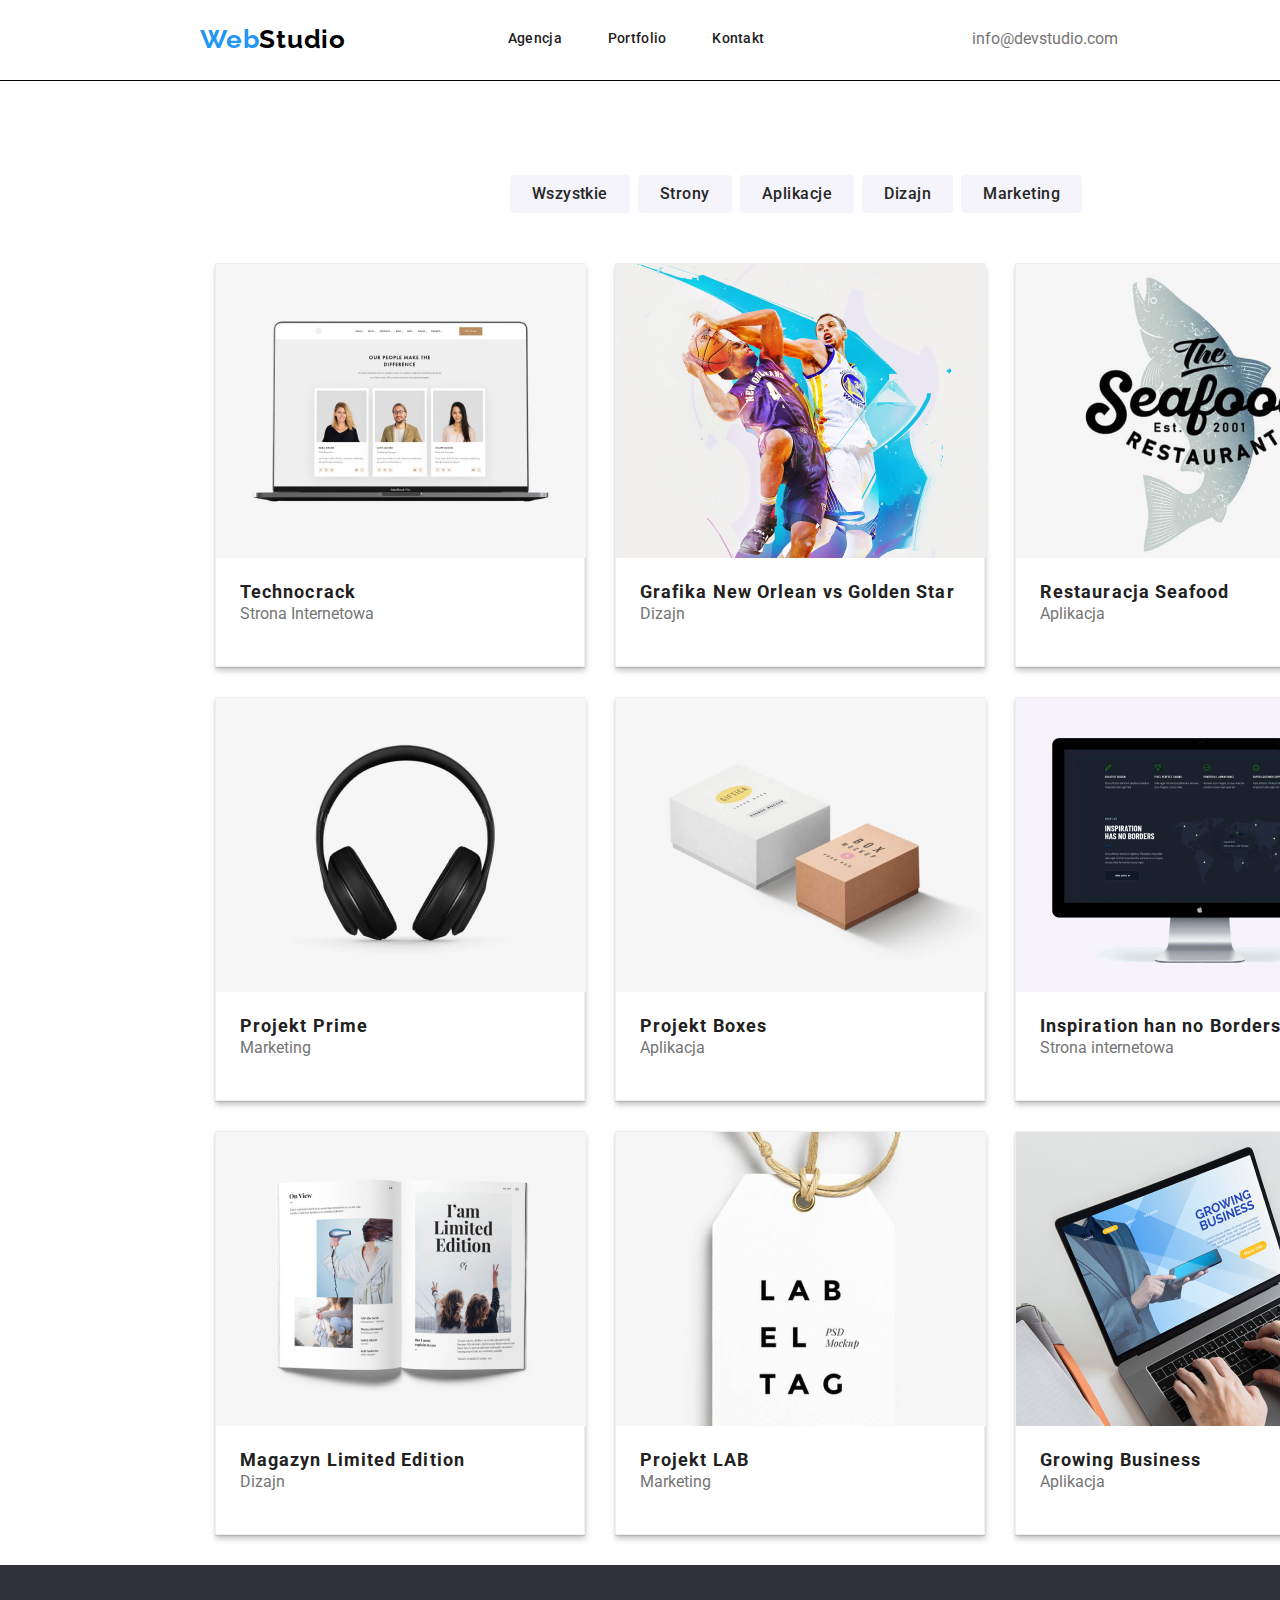
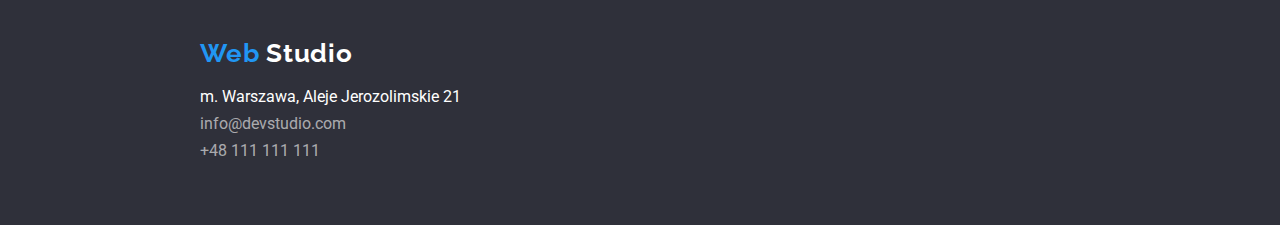
==== portfolio.html @ b4005ed7 "Add files via upload" ====
<!doctype html>

<html lang="pl">
<head>
    <meta charset="UTF-8">
    <meta name="viewport" content="width=device-width, initial-scale=1.0">
    <title>Portfolio</title>
    <link rel="stylesheet" href="./css/modern-normalize.css">
    <link rel="stylesheet" href="./css/styles2.css">
    <link rel="preconnect" href="https://fonts.googleapis.com">
<link rel="preconnect" href="https://fonts.gstatic.com" crossorigin>
<link href="https://fonts.googleapis.com/css2?family=Raleway:wght@700&family=Roboto:wght@400;500;700;900&display=swap" rel="stylesheet">
</head>
<body>
    <header>
        <div class="container">
            <ul>
        <li><a class="logo" href="">Web<span>Studio</span></a>
        </li>
        <ul>
            <nav>
        <li>    <a href="./index.html">Agencja</a> </li>
        <li>    <a href="">Portfolio</a> </li>
        <li>    <a href="">Kontakt</a> </li>
        </nav>
        </ul>
        <li class="mailto"> <a href="mailto:info@devstudio.com">info@devstudio.com</a> </li>
        <li class="tel"> <a href="tel:+48111111111">+48 111 111 111</a> </li>
           </ul>    
    </div>
    </header>
    <main>
        <div class="container">
<section>    <ul class="menu">
        <li>  <button class="button2" type="button">Wszystkie</button>
        </li>
        
        <li>  <button class="button2" type="button">Strony</button>
        </li><li>  <button class="button2" type="button">Aplikacje</button>
        </li><li>  <button class="button2" type="button">Dizajn</button>
        </li><li>  <button class="button2" type="button">Marketing</button>
        </li>
    </ul>
</section>
<section>
    <div class="container">
        <ul class="card-set">
            <li>
                <figure>
                    <img src="./images/1.jpg" alt="project 1">
                    <figcaption>
                        <p class="titles"><a href="">Technocrack</a></p>
                        <p class="description"><a href="">Strona Internetowa</a></p>
                    </figcaption>
                </figure>
            </li>
            <li>
                <figure>
                    <img src="./images/2.jpg" alt="project 2">
                    <figcaption>
                        <p class="titles"><a href="">Grafika New Orlean vs Golden Star</a> </p>
                        <p class="description"><a href=""> Dizajn</a> </p>
                    </figcaption>
                </figure>
            </li>
            <li>
                <figure>
                    <img src="./images/3.jpg" alt="project 3">
                    <figcaption>
                        <p class="titles"><a href=""> Restauracja Seafood</a> </p>
                        <p class="description"><a href=""> Aplikacja</a> </p>
                    </figcaption>
                </figure>
            </li>
            <li>
                <figure>
                    <img src="./images/4.jpg" alt="project 4">
                    <figcaption>
                        <p class="titles"><a href=""> Projekt Prime </a> </p>
                        <p class="description"><a href=""> Marketing</a> </p>
                    </figcaption>
                </figure>
            </li>
            <li>
                <figure>
                    <img src="./images/5.jpg" alt="project 5">
                    <figcaption>
                        <p class="titles"><a href=""> Projekt Boxes</a> </p>
                        <p class="description"><a href="">Aplikacja </a> </p>
                    </figcaption>
                </figure>
            </li>
            <li>
                <figure>
                    <img src="./images/6.jpg" alt="project 6">
                    <figcaption>
                        <p class="titles"><a href=""> Inspiration han no Borders</a> </p>
                        <p class="description"><a href=""> Strona internetowa</a> </p>
                    </figcaption>
                </figure>
            </li>
            <li>
                <figure>
                    <img src="./images/7.jpg" alt="project 7">
                    <figcaption>
                        <p class="titles"><a href="">Magazyn Limited Edition</a></p>
                        <p class="description"><a href="">Dizajn</a></p>
                    </figcaption>
                </figure>
            </li>
            <li>
                <figure>
                    <img src="./images/8.jpg" alt="project 8">
                    <figcaption>
                        <p class="titles"><a href="">Projekt LAB</a></p>
                        <p class="description"><a href="">Marketing</a></p>
                    </figcaption>
                </figure>
            </li>
            <li>
                <figure>
                    <img src="./images/9.jpg" alt="project 9">
                    <figcaption>
                        <p class="titles"><a href="">Growing Business</a></p>
                        <p class="description"><a href="">Aplikacja</a></p>
                    </figcaption>
                </figure>
            </li>
        </ul>

    </div>
</section>
    </div>
    </main>
    
    
    <footer>
        <div class="container">
        <div class="logodown"> <a href="">Web<span style="color:white;"> Studio </span> </a> </div>
        <adress class="adressdown"> m. Warszawa, Aleje Jerozolimskie 21 </adress>
        <div class="mailto2"> <a href="mailto:info@devstudio.com" > info@devstudio.com </a> </div>
        <div class="tele2"> <a href="tel:+48111111111"> +48 111 111 111 </a> </div>
        </div>
        <div class="top">
            <ul class="social">
                <li>
                    <a href=""><img src="./images/iconmonstr-instagram-14-64.png"  </a>
                </li>
                <li>
                    <a href=""><img src="./images/iconmonstr-twitter-4-64.png">  </a>
                                
                </li>
                <li>
                    <a href=""><img src="./images/iconmonstr-facebook-4-64.png">  </a>
                </li>
                <li>
                    <a href=""><img src="./images/iconmonstr-linkedin-3-64.png">  </a>
                </li>
 
            </ul>
                      
    </footer>
</body>
</html>
---- css/styles2.css ----
h1,
h2,
h3,
h4,
h5,
h6,
p,
ul,
figure {
	padding: 0;
	margin: 0;
}

body {
	width: 1600px;
	background-color: #ffffff;
	color: #212121;
	font-family: Roboto;
}

.container {
	width: 1200px;
	margin: auto;
}

header li,
ul {
	list-style: none;
	display: flex;
}
header nav {
	display: flex;
	align-items: center;
}
header a {
	text-decoration: none;
}

.footer a:hover {
	background-color: #2196f3;
}

header ul {
	justify-content: space-between;
}

header {
	padding: 24px 0px 25px;
	border-bottom: thin solid black;
}

.logo {
	font-family: Raleway;
	font-weight: 700;
	font-size: 26px;
	line-height: 1.19em;
	letter-spacing: 0.03em;
	color: #2196f3;
}
.logo:hover,
.logo span:hover {
	cursor: pointer;
}
.logo span {
	color: black;
}
header nav {
	font-weight: 500;
	font-size: 14px;
	line-height: 1.14em;
	letter-spacing: 0.02em;
}
header nav a:hover {
	background-color: #2196f3;
}
header nav a {
	color: rgba(31, 31, 31, 1);
	padding-right: 46px;
}

.mailto .tel {
	font-weight: 500;
	font-size: 14px;
	line-height: 1.14em;
	letter-spacing: 0.02em;
}

.mailto a,
.tel a {
	color: #757575;
	display: flex;
	align-items: center;
}

.mailto a:hover,
.tel a:hover {
	background-color: #2196f3;
	cursor: pointer;
}

.button:hover,
.button2:hover {
	background-color: #2196f3;
	cursor: pointer;
}

.top-index {
	background-color: #2f303a;
	padding: 200px 0px 240px;
	display: flex;
	flex-direction: column;
	align-items: center;
	text-align: center;
}

.top-index h1 {
	font-weight: 900;
	font-size: 44px;
	line-height: 1.364em;
	text-transform: uppercase;
	color: #ffffff;
}

.button {
	font-size: 16px;
	font-weight: 700;
	line-height: 1.875em;
	border-radius: 4px;
	background-color: #2196f3;
	box-shadow: 0px 4px 4px rgba(0, 0, 0, 0.15);
	color: #ffffff;
	line-height: 1.875em;
	align-items: center;
	text-align: center;
	width: 200px;
}

.text-info {
	display: flex;
	justify-content: space-around;
}

.text-info h2 {
	font-weight: 700;
	font-size: 14px;
	line-height: 1.143em;
	text-transform: uppercase;
	color: #212121;
}
.text-info p {
	color: #757575;
	line-height: 1.716em;
	width: 290px;
	margin-right: 15px;
}

.section {
	padding: 94px 0px;
}

.occupation-index ul {
	display: flex;
	flex-direction: row;
	justify-content: space-between;
}
.occupation-index h2 {
	font-weight: 700;
	font-size: 36px;
	line-height: 3em;
	text-align: center;
	color: #212121;
}
.occupation-index img {
	width: 370px;
	height: 294px;
}

.team-index {
	text-align: center;
	background: #f5f4fa;
	padding-bottom: 94px;
}

.team-index h2 {
	padding-top: 94px;
	padding-bottom: 50px;
	font-weight: 700;
	font-size: 36px;
	line-height: 3em;
	color: #212121;
}
.team-index img {
	width: 270px;
	height: 260px;
	border-radius: 0px;
}

.team-index ul {
	display: flex;
	flex-direction: row;
	justify-content: space-between;
}

.team-index figure {
	background: #ffffff;
	box-shadow: 0px 1px 3px rgba(0, 0, 0, 0.12), 0px 1px 1px rgba(0, 0, 0, 0.14),
		0px 2px 1px rgba(0, 0, 0, 0.2);
	border-radius: 0px 0px 4px 4px;
	height: 368px;
}

.name-index {
	font-weight: 500;
	font-size: 16px;
	line-height: 1.357em;
	text-align: center;
	color: #212121;
}
.job-index {
	font-size: 16px;
	line-height: 1.188em;
	text-align: center;
	color: #757575;
}

footer {
	background-color: #2f303a;
	padding: 60px 0px;
}
.logodown a {
	color: #2196f3;
	font-family: Raleway;
	font-weight: 700;
	font-size: 26px;
	line-height: 2.214em;
	letter-spacing: 0.03em;
	text-decoration: none;
}

.mailto2 a {
	color: rgba(255, 255, 255, 0.6);
	text-decoration: none;
	line-height: 1.714em;
}

.tele2 a {
	color: rgba(255, 255, 255, 0.6);
	text-decoration: none;
	line-height: 1.714em;
}
.adressdown {
	color: white;
	line-height: 1.714em;
}
.social img {
	width: 46px;
	height: 46px;
}
footer h2 {
	font-weight: 700;
	font-size: 14px;
	line-height: 1.14em;
	letter-spacing: 0.03em;
	text-transform: uppercase;
	color: #ffffff;
}

footer ul {
	display: none;
}

.button2 {
	border-radius: 4px;
	background: #f5f4fa;
	margin-right: 8px;
	font-weight: 500;
	font-size: 16px;
	line-height: 1.625em;
	text-align: center;
	letter-spacing: 0.03em;
	color: rgba(38, 38, 38, 1);
	border: none;
	padding: 6px 22px;
}

.menu {
	justify-content: center;
	padding: 94px 0px 50px;
}

.card-set {
	display: flex;
	flex-wrap: wrap;

	justify-content: space-around;
}

a {
	text-decoration: none;
}

.titles {
	font-weight: 700;
	font-size: 18px;
	letter-spacing: 0.06em;
}
.titles a {
	color: #212121;
}
.description {
	font-size: 16px;
	line-height: 1.375em;
	letter-spacing: 0, 03em;
}
.description a {
	color: #757575;
}
.card-set figure {
	width: 370px;
	height: 404px;
	background: #ffffff;
	border: 1px solid rgba(238, 238, 238, 1);
	box-shadow: 0px 1px 1px rgba(0, 0, 0, 0.12), 0px 4px 4px rgba(0, 0, 0, 0.06),
		1px 4px 6px rgba(0, 0, 0, 0.16);
	margin-bottom: 30px;
}

.card-set img {
	width: 370px;
	height: 294px;
}

.card-set figcaption {
	padding: 20px 24px;
}

.topic {
	width: 696px;
}
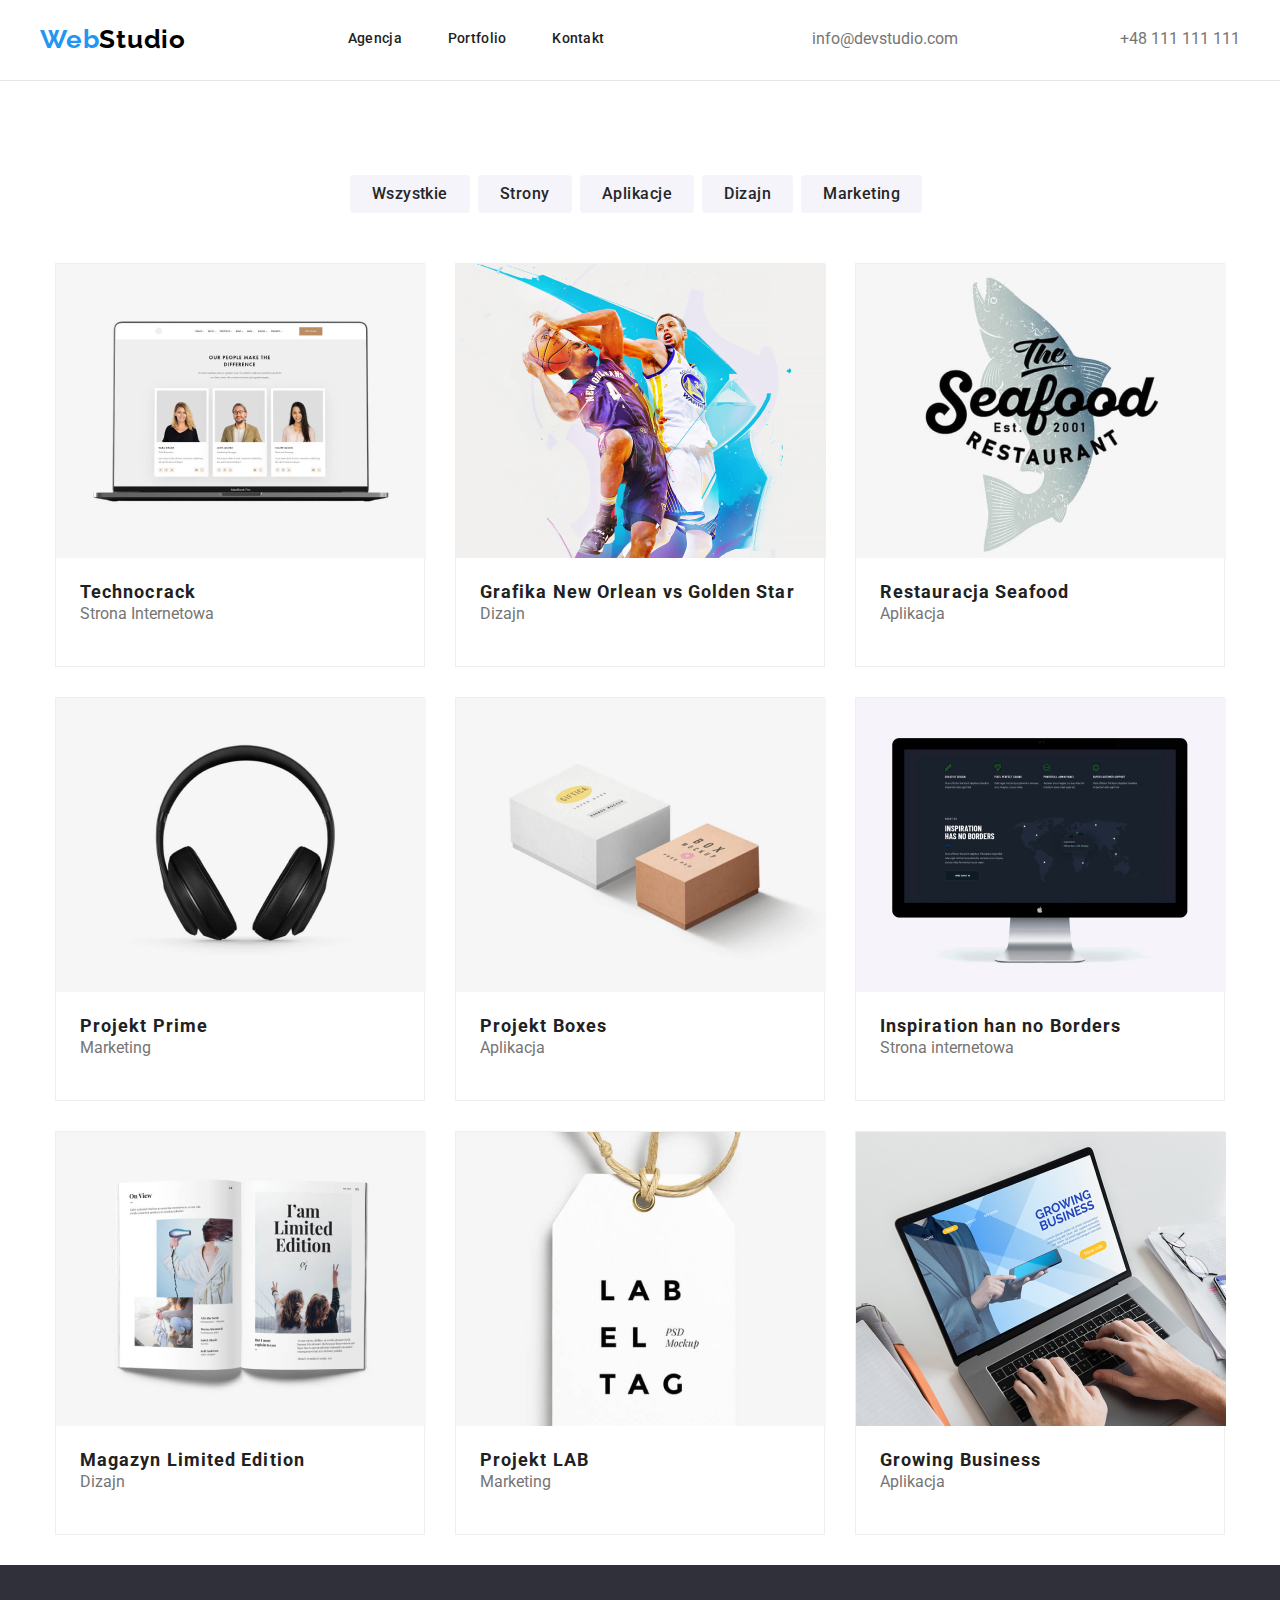
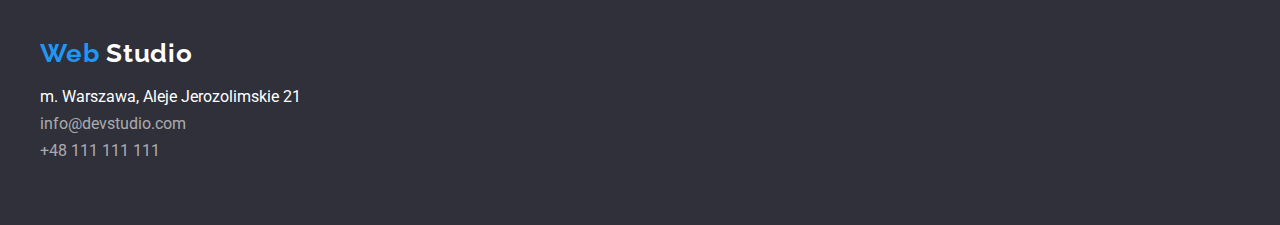
==== commit 0e3e973c: "update hw3" ====
--- a/portfolio.html
+++ b/portfolio.html
@@ -42,8 +42,10 @@
         </li>
     </ul>
 </section>
+</div>
+
+<div class="container">
 <section>
-    <div class="container">
         <ul class="card-set">
             <li>
                 <figure>
@@ -128,10 +130,10 @@
             </li>
         </ul>
 
-    </div>
+    
 </section>
-    </div>
-    </main>
+</div>
+</main>
     
     
     <footer>
--- a/css/styles2.css
+++ b/css/styles2.css
@@ -7,333 +7,333 @@
 p,
 ul,
 figure {
-	padding: 0;
-	margin: 0;
+  padding: 0;
+  margin: 0;
 }
 
 body {
-	width: 1600px;
-	background-color: #ffffff;
-	color: #212121;
-	font-family: Roboto;
+  max-width:1600px;
+  background-color: #ffffff;
+  color: #212121;
+  font-family: Roboto;
 }
 
 .container {
-	width: 1200px;
-	margin: auto;
+  max-width:1200px;
+  margin: auto;
 }
 
 header li,
 ul {
-	list-style: none;
-	display: flex;
+  list-style: none;
+  display: flex;
 }
 header nav {
-	display: flex;
-	align-items: center;
+  display: flex;
+  align-items: center;
 }
 header a {
-	text-decoration: none;
+  text-decoration: none;
 }
 
 .footer a:hover {
-	background-color: #2196f3;
+  background-color: #2196f3;
 }
 
 header ul {
-	justify-content: space-between;
+  justify-content: space-between;
 }
 
 header {
-	padding: 24px 0px 25px;
-	border-bottom: thin solid black;
+  padding: 24px 0px 25px;
+  border-bottom: thin solid #e5e5e5;
 }
 
 .logo {
-	font-family: Raleway;
-	font-weight: 700;
-	font-size: 26px;
-	line-height: 1.19em;
-	letter-spacing: 0.03em;
-	color: #2196f3;
+  font-family: Raleway;
+  font-weight: 700;
+  font-size: 26px;
+  line-height: 1.19em;
+  letter-spacing: 0.03em;
+  color: #2196f3;
 }
 .logo:hover,
 .logo span:hover {
-	cursor: pointer;
+  cursor: pointer;
 }
 .logo span {
-	color: black;
+  color: black;
 }
 header nav {
-	font-weight: 500;
-	font-size: 14px;
-	line-height: 1.14em;
-	letter-spacing: 0.02em;
+  font-weight: 500;
+  font-size: 14px;
+  line-height: 1.14em;
+  letter-spacing: 0.02em;
 }
 header nav a:hover {
-	background-color: #2196f3;
+  color: #2196f3;
 }
 header nav a {
-	color: rgba(31, 31, 31, 1);
-	padding-right: 46px;
+  color: rgba(31, 31, 31, 1);
+  padding-right: 46px;
 }
 
 .mailto .tel {
-	font-weight: 500;
-	font-size: 14px;
-	line-height: 1.14em;
-	letter-spacing: 0.02em;
+  font-weight: 500;
+  font-size: 14px;
+  line-height: 1.14em;
+  letter-spacing: 0.02em;
 }
 
 .mailto a,
 .tel a {
-	color: #757575;
-	display: flex;
-	align-items: center;
+  color: #757575;
+  display: flex;
+  align-items: center;
 }
 
 .mailto a:hover,
 .tel a:hover {
-	background-color: #2196f3;
-	cursor: pointer;
+  color: #2196f3;
+  cursor: pointer;
 }
 
 .button:hover,
 .button2:hover {
-	background-color: #2196f3;
-	cursor: pointer;
+  background-color: #2196f3;
+  cursor: pointer;
+  color: #ffffff;
 }
 
 .top-index {
-	background-color: #2f303a;
-	padding: 200px 0px 240px;
-	display: flex;
-	flex-direction: column;
-	align-items: center;
-	text-align: center;
+  background-color: #2f303a;
+  padding: 200px 0px 240px;
+  display: flex;
+  flex-direction: column;
+  align-items: center;
+  text-align: center;
 }
 
 .top-index h1 {
-	font-weight: 900;
-	font-size: 44px;
-	line-height: 1.364em;
-	text-transform: uppercase;
-	color: #ffffff;
+  font-weight: 900;
+  font-size: 44px;
+  line-height: 1.364em;
+  text-transform: uppercase;
+  color: #ffffff;
 }
 
 .button {
-	font-size: 16px;
-	font-weight: 700;
-	line-height: 1.875em;
-	border-radius: 4px;
-	background-color: #2196f3;
-	box-shadow: 0px 4px 4px rgba(0, 0, 0, 0.15);
-	color: #ffffff;
-	line-height: 1.875em;
-	align-items: center;
-	text-align: center;
-	width: 200px;
+  font-size: 16px;
+  font-weight: 700;
+  line-height: 1.875em;
+  border-radius: 4px;
+  background-color: #2196f3;
+  box-shadow: 0px 4px 4px rgba(0, 0, 0, 0.15);
+  color: #ffffff;
+  line-height: 1.875em;
+  align-items: center;
+  text-align: center;
+  width: 200px;
 }
 
 .text-info {
-	display: flex;
-	justify-content: space-around;
+  display: flex;
+  justify-content:space-between;
 }
 
 .text-info h2 {
-	font-weight: 700;
-	font-size: 14px;
-	line-height: 1.143em;
-	text-transform: uppercase;
-	color: #212121;
+  font-weight: 700;
+  font-size: 14px;
+  line-height: 1.172em;
+  text-transform: uppercase;
+  color: #212121;
+  padding-bottom: 10px;
 }
 .text-info p {
-	color: #757575;
-	line-height: 1.716em;
-	width: 290px;
-	margin-right: 15px;
+  color: #757575;
+  line-height: 1.716em;
+  width: 290px;
+  margin-right: 15px;
 }
 
 .section {
-	padding: 94px 0px;
+  padding: 94px 0px;
 }
 
 .occupation-index ul {
-	display: flex;
-	flex-direction: row;
-	justify-content: space-between;
+  display: flex;
+  flex-direction: row;
+  justify-content: space-between;
 }
 .occupation-index h2 {
-	font-weight: 700;
-	font-size: 36px;
-	line-height: 3em;
-	text-align: center;
-	color: #212121;
+  font-weight: 700;
+  font-size: 36px;
+  line-height: 3em;
+  text-align: center;
+  color: #212121;
 }
 .occupation-index img {
-	width: 370px;
-	height: 294px;
+  width: 370px;
+  height: 294px;
 }
 
 .team-index {
-	text-align: center;
-	background: #f5f4fa;
-	padding-bottom: 94px;
+  text-align: center;
+  background: #f5f4fa;
+  padding-bottom: 94px;
 }
 
 .team-index h2 {
-	padding-top: 94px;
-	padding-bottom: 50px;
-	font-weight: 700;
-	font-size: 36px;
-	line-height: 3em;
-	color: #212121;
+  padding-top: 94px;
+  padding-bottom: 50px;
+  font-weight: 700;
+  font-size: 36px;
+  line-height: 3em;
+  color: #212121;
 }
 .team-index img {
-	width: 270px;
-	height: 260px;
-	border-radius: 0px;
+  width: 270px;
+  height: 260px;
+  border-radius: 0px;
 }
 
 .team-index ul {
-	display: flex;
-	flex-direction: row;
-	justify-content: space-between;
+  display: flex;
+  flex-direction: row;
+  justify-content: space-between;
 }
 
 .team-index figure {
-	background: #ffffff;
-	box-shadow: 0px 1px 3px rgba(0, 0, 0, 0.12), 0px 1px 1px rgba(0, 0, 0, 0.14),
-		0px 2px 1px rgba(0, 0, 0, 0.2);
-	border-radius: 0px 0px 4px 4px;
-	height: 368px;
+  background: #ffffff;
+  box-shadow: 0px 1px 3px rgba(0, 0, 0, 0.12), 0px 1px 1px rgba(0, 0, 0, 0.14),
+    0px 2px 1px rgba(0, 0, 0, 0.2);
+  border-radius: 0px 0px 4px 4px;
+  height: 368px;
 }
 
 .name-index {
-	font-weight: 500;
-	font-size: 16px;
-	line-height: 1.357em;
-	text-align: center;
-	color: #212121;
+  font-weight: 500;
+  font-size: 16px;
+  line-height: 1.357em;
+  text-align: center;
+  color: #212121;
 }
 .job-index {
-	font-size: 16px;
-	line-height: 1.188em;
-	text-align: center;
-	color: #757575;
+  font-size: 16px;
+  line-height: 1.188em;
+  text-align: center;
+  color: #757575;
 }
 
 footer {
-	background-color: #2f303a;
-	padding: 60px 0px;
+  background-color: #2f303a;
+  padding: 60px 0px;
 }
 .logodown a {
-	color: #2196f3;
-	font-family: Raleway;
-	font-weight: 700;
-	font-size: 26px;
-	line-height: 2.214em;
-	letter-spacing: 0.03em;
-	text-decoration: none;
+  color: #2196f3;
+  font-family: Raleway;
+  font-weight: 700;
+  font-size: 26px;
+  line-height: 2.214em;
+  letter-spacing: 0.03em;
+  text-decoration: none;
 }
 
 .mailto2 a {
-	color: rgba(255, 255, 255, 0.6);
-	text-decoration: none;
-	line-height: 1.714em;
+  color: rgba(255, 255, 255, 0.6);
+  text-decoration: none;
+  line-height: 1.714em;
 }
 
 .tele2 a {
-	color: rgba(255, 255, 255, 0.6);
-	text-decoration: none;
-	line-height: 1.714em;
+  color: rgba(255, 255, 255, 0.6);
+  text-decoration: none;
+  line-height: 1.714em;
 }
 .adressdown {
-	color: white;
-	line-height: 1.714em;
+  color: white;
+  line-height: 1.714em;
 }
 .social img {
-	width: 46px;
-	height: 46px;
+  width: 46px;
+  height: 46px;
 }
 footer h2 {
-	font-weight: 700;
-	font-size: 14px;
-	line-height: 1.14em;
-	letter-spacing: 0.03em;
-	text-transform: uppercase;
-	color: #ffffff;
+  font-weight: 700;
+  font-size: 14px;
+  line-height: 1.14em;
+  letter-spacing: 0.03em;
+  text-transform: uppercase;
+  color: #ffffff;
 }
 
 footer ul {
-	display: none;
+  display: none;
 }
 
 .button2 {
-	border-radius: 4px;
-	background: #f5f4fa;
-	margin-right: 8px;
-	font-weight: 500;
-	font-size: 16px;
-	line-height: 1.625em;
-	text-align: center;
-	letter-spacing: 0.03em;
-	color: rgba(38, 38, 38, 1);
-	border: none;
-	padding: 6px 22px;
+  border-radius: 4px;
+  background: #f5f4fa;
+  margin-right: 8px;
+  font-weight: 500;
+  font-size: 16px;
+  line-height: 1.625em;
+  text-align: center;
+  letter-spacing: 0.03em;
+  color: rgba(38, 38, 38, 1);
+  border: none;
+  padding: 6px 22px;
 }
 
 .menu {
-	justify-content: center;
-	padding: 94px 0px 50px;
+  justify-content: center;
+  padding: 94px 0px 50px;
 }
 
 .card-set {
-	display: flex;
-	flex-wrap: wrap;
-
-	justify-content: space-around;
+  display: flex;
+  flex-wrap: wrap;
+
+  justify-content: space-around;
 }
 
 a {
-	text-decoration: none;
+  text-decoration: none;
 }
 
 .titles {
-	font-weight: 700;
-	font-size: 18px;
-	letter-spacing: 0.06em;
+  font-weight: 700;
+  font-size: 18px;
+  letter-spacing: 0.06em;
 }
 .titles a {
-	color: #212121;
+  color: #212121;
 }
 .description {
-	font-size: 16px;
-	line-height: 1.375em;
-	letter-spacing: 0, 03em;
+  font-size: 16px;
+  line-height: 1.375em;
+  letter-spacing: 0, 03em;
 }
 .description a {
-	color: #757575;
+  color: #757575;
 }
 .card-set figure {
-	width: 370px;
-	height: 404px;
-	background: #ffffff;
-	border: 1px solid rgba(238, 238, 238, 1);
-	box-shadow: 0px 1px 1px rgba(0, 0, 0, 0.12), 0px 4px 4px rgba(0, 0, 0, 0.06),
-		1px 4px 6px rgba(0, 0, 0, 0.16);
-	margin-bottom: 30px;
+  width: 370px;
+  height: 404px;
+  background: #ffffff;
+  border: 1px solid rgba(238, 238, 238, 1);
+  margin-bottom: 30px;
 }
 
 .card-set img {
-	width: 370px;
-	height: 294px;
+  width: 370px;
+  height: 294px;
 }
 
 .card-set figcaption {
-	padding: 20px 24px;
+  padding: 20px 24px;
 }
 
 .topic {
-	width: 696px;
-}
+  width: 696px;
+}
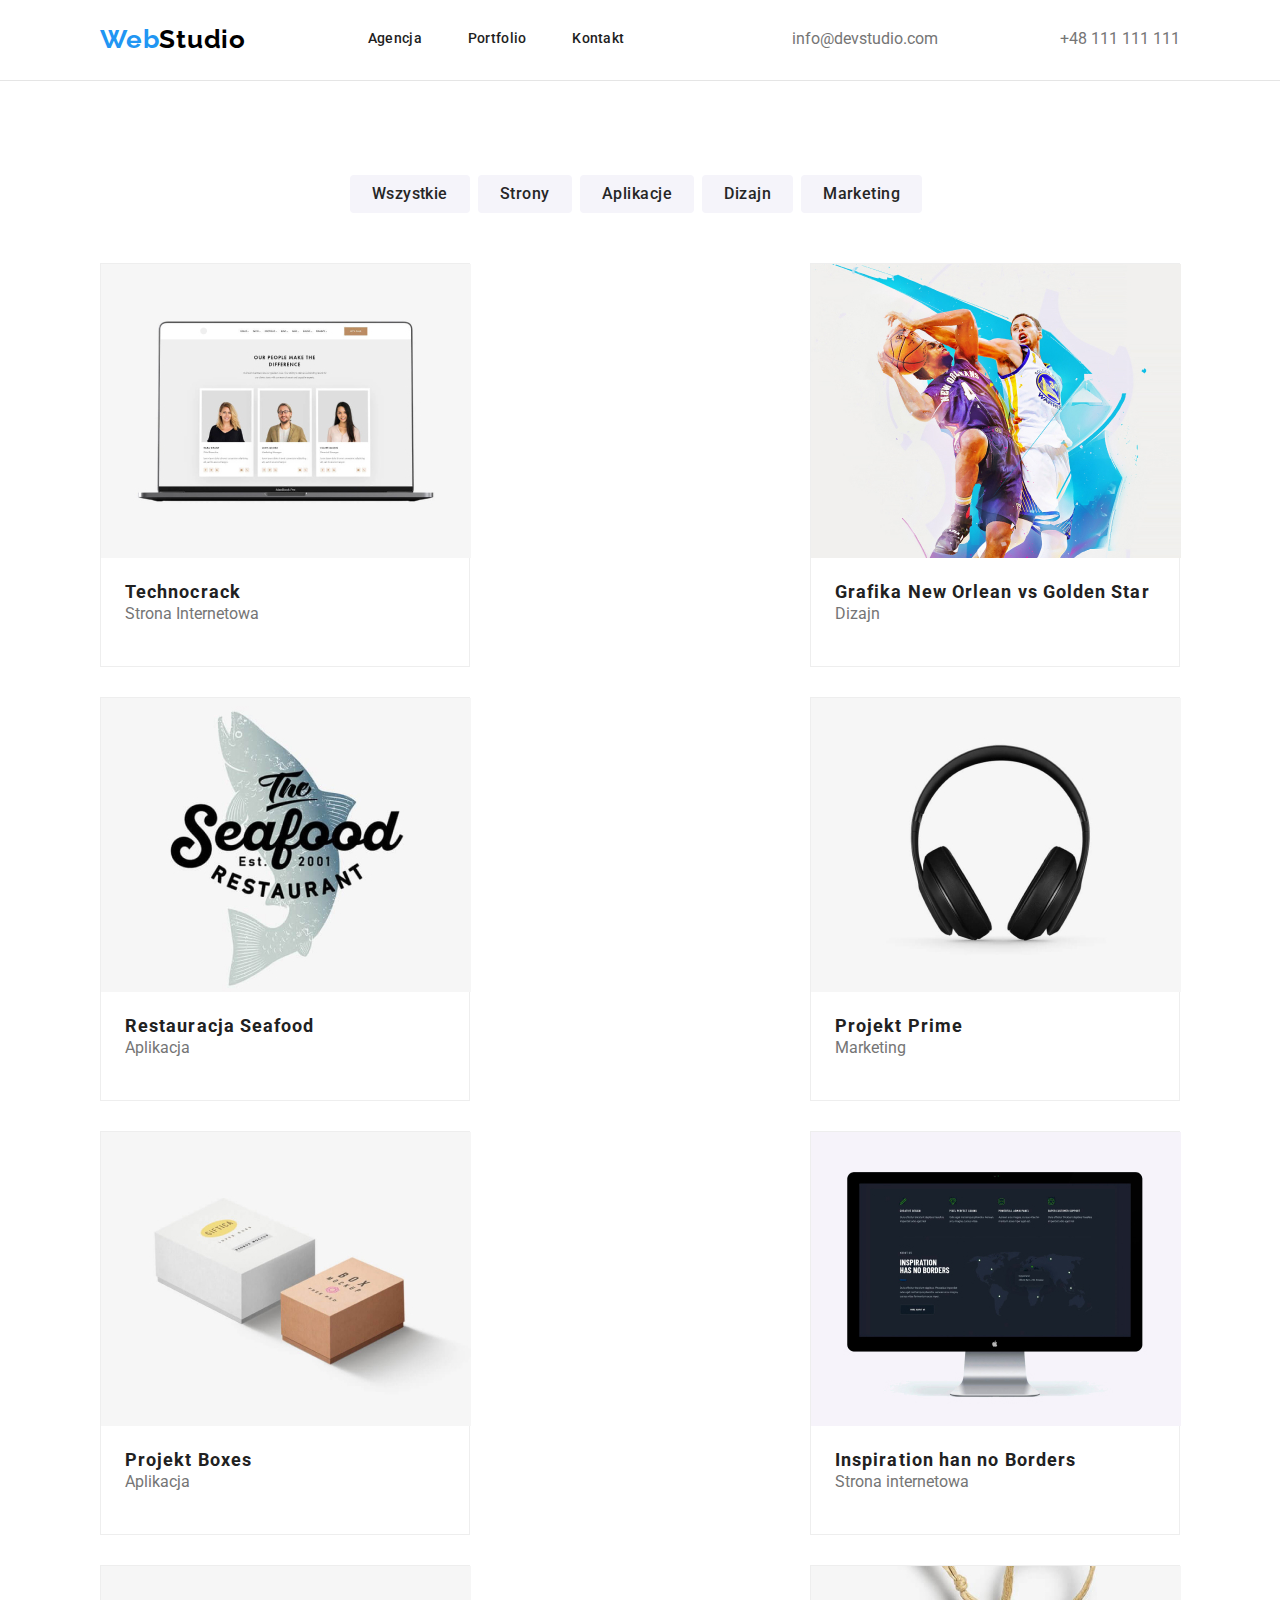
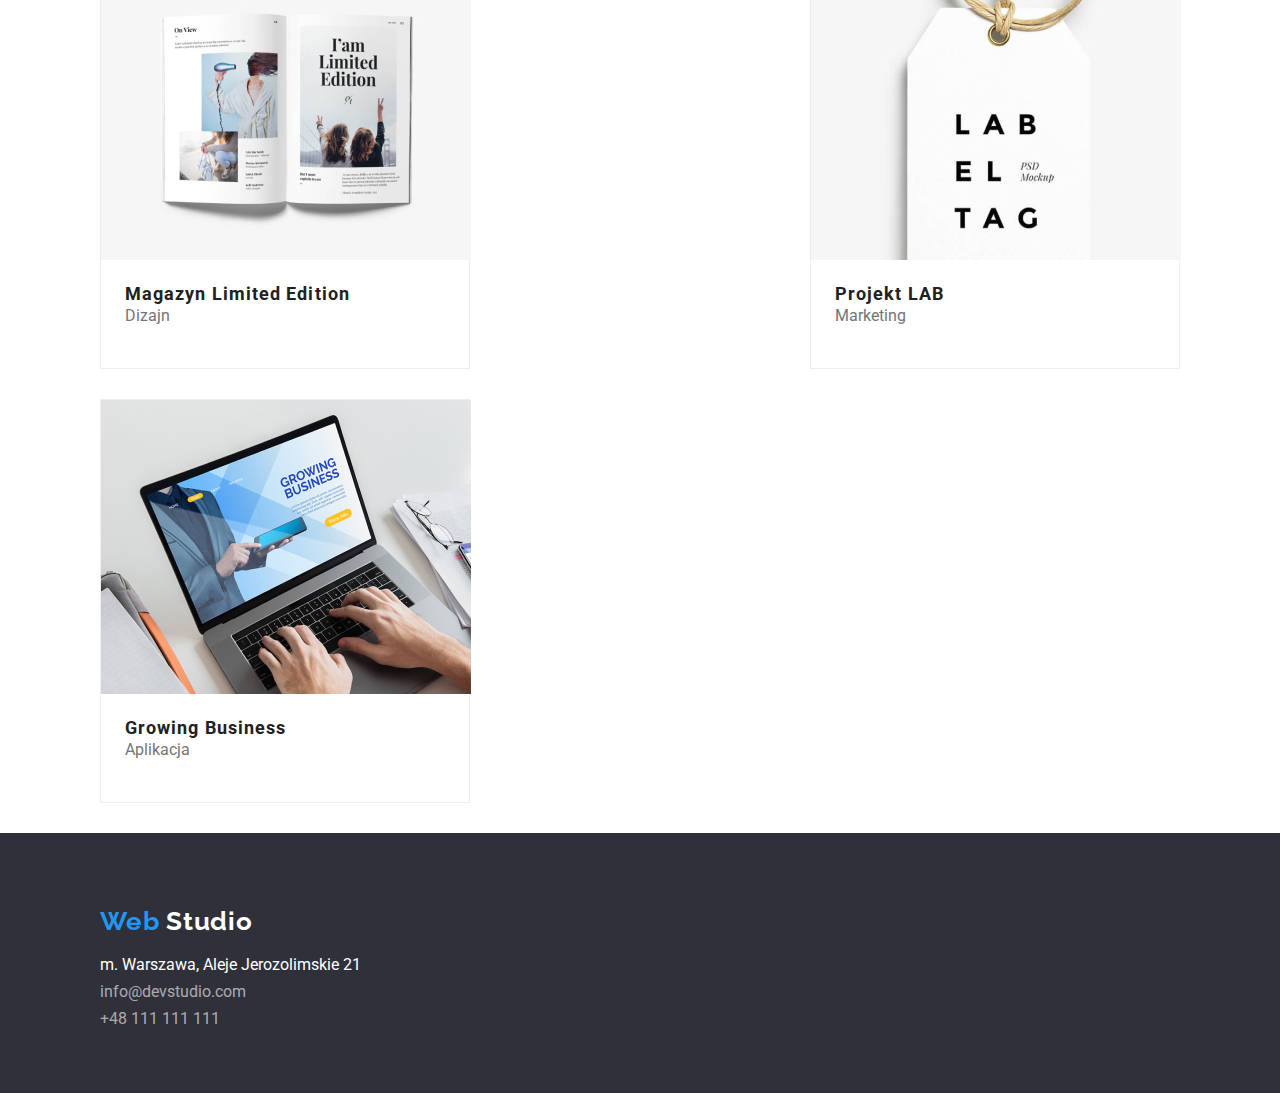
==== commit 5e48752e: "update hw3" ====
--- a/portfolio.html
+++ b/portfolio.html
@@ -1,166 +1,178 @@
-<!doctype html>
+<!DOCTYPE html>
 
 <html lang="pl">
-<head>
-    <meta charset="UTF-8">
-    <meta name="viewport" content="width=device-width, initial-scale=1.0">
+  <head>
+    <meta charset="UTF-8" />
+    <meta name="viewport" content="width=device-width, initial-scale=1.0" />
     <title>Portfolio</title>
-    <link rel="stylesheet" href="./css/modern-normalize.css">
-    <link rel="stylesheet" href="./css/styles2.css">
-    <link rel="preconnect" href="https://fonts.googleapis.com">
-<link rel="preconnect" href="https://fonts.gstatic.com" crossorigin>
-<link href="https://fonts.googleapis.com/css2?family=Raleway:wght@700&family=Roboto:wght@400;500;700;900&display=swap" rel="stylesheet">
-</head>
-<body>
+    <link rel="stylesheet" href="./css/modern-normalize.css" />
+    <link rel="stylesheet" href="./css/styles2.css" />
+    <link rel="preconnect" href="https://fonts.googleapis.com" />
+    <link rel="preconnect" href="https://fonts.gstatic.com" crossorigin />
+    <link
+      href="https://fonts.googleapis.com/css2?family=Raleway:wght@700&family=Roboto:wght@400;500;700;900&display=swap"
+      rel="stylesheet"
+    />
+  </head>
+  <body>
     <header>
-        <div class="container">
-            <ul>
-        <li><a class="logo" href="">Web<span>Studio</span></a>
-        </li>
+      <div class="container">
         <ul>
+          <li>
+            <a class="logo" href="">Web<span>Studio</span></a>
+          </li>
+          <ul>
             <nav>
-        <li>    <a href="./index.html">Agencja</a> </li>
-        <li>    <a href="">Portfolio</a> </li>
-        <li>    <a href="">Kontakt</a> </li>
-        </nav>
+              <li><a href="./index.html">Agencja</a></li>
+              <li><a href="">Portfolio</a></li>
+              <li><a href="">Kontakt</a></li>
+            </nav>
+          </ul>
+          <li class="mailto">
+            <a href="mailto:info@devstudio.com">info@devstudio.com</a>
+          </li>
+          <li class="tel"><a href="tel:+48111111111">+48 111 111 111</a></li>
         </ul>
-        <li class="mailto"> <a href="mailto:info@devstudio.com">info@devstudio.com</a> </li>
-        <li class="tel"> <a href="tel:+48111111111">+48 111 111 111</a> </li>
-           </ul>    
-    </div>
+      </div>
     </header>
     <main>
+      <section>
         <div class="container">
-<section>    <ul class="menu">
-        <li>  <button class="button2" type="button">Wszystkie</button>
-        </li>
-        
-        <li>  <button class="button2" type="button">Strony</button>
-        </li><li>  <button class="button2" type="button">Aplikacje</button>
-        </li><li>  <button class="button2" type="button">Dizajn</button>
-        </li><li>  <button class="button2" type="button">Marketing</button>
-        </li>
-    </ul>
-</section>
-</div>
+          <ul class="menu">
+            <li><button class="button2" type="button">Wszystkie</button></li>
 
-<div class="container">
-<section>
-        <ul class="card-set">
+            <li><button class="button2" type="button">Strony</button></li>
+            <li><button class="button2" type="button">Aplikacje</button></li>
+            <li><button class="button2" type="button">Dizajn</button></li>
+            <li><button class="button2" type="button">Marketing</button></li>
+          </ul>
+        </div>
+      </section>
+
+      <section>
+        <div class="container">
+          <ul class="card-set">
             <li>
-                <figure>
-                    <img src="./images/1.jpg" alt="project 1">
-                    <figcaption>
-                        <p class="titles"><a href="">Technocrack</a></p>
-                        <p class="description"><a href="">Strona Internetowa</a></p>
-                    </figcaption>
-                </figure>
+              <figure>
+                <img src="./images/1.jpg" alt="project 1" />
+                <figcaption>
+                  <p class="titles"><a href="">Technocrack</a></p>
+                  <p class="description"><a href="">Strona Internetowa</a></p>
+                </figcaption>
+              </figure>
             </li>
             <li>
-                <figure>
-                    <img src="./images/2.jpg" alt="project 2">
-                    <figcaption>
-                        <p class="titles"><a href="">Grafika New Orlean vs Golden Star</a> </p>
-                        <p class="description"><a href=""> Dizajn</a> </p>
-                    </figcaption>
-                </figure>
+              <figure>
+                <img src="./images/2.jpg" alt="project 2" />
+                <figcaption>
+                  <p class="titles">
+                    <a href="">Grafika New Orlean vs Golden Star</a>
+                  </p>
+                  <p class="description"><a href=""> Dizajn</a></p>
+                </figcaption>
+              </figure>
             </li>
             <li>
-                <figure>
-                    <img src="./images/3.jpg" alt="project 3">
-                    <figcaption>
-                        <p class="titles"><a href=""> Restauracja Seafood</a> </p>
-                        <p class="description"><a href=""> Aplikacja</a> </p>
-                    </figcaption>
-                </figure>
+              <figure>
+                <img src="./images/3.jpg" alt="project 3" />
+                <figcaption>
+                  <p class="titles"><a href=""> Restauracja Seafood</a></p>
+                  <p class="description"><a href=""> Aplikacja</a></p>
+                </figcaption>
+              </figure>
             </li>
             <li>
-                <figure>
-                    <img src="./images/4.jpg" alt="project 4">
-                    <figcaption>
-                        <p class="titles"><a href=""> Projekt Prime </a> </p>
-                        <p class="description"><a href=""> Marketing</a> </p>
-                    </figcaption>
-                </figure>
+              <figure>
+                <img src="./images/4.jpg" alt="project 4" />
+                <figcaption>
+                  <p class="titles"><a href=""> Projekt Prime </a></p>
+                  <p class="description"><a href=""> Marketing</a></p>
+                </figcaption>
+              </figure>
             </li>
             <li>
-                <figure>
-                    <img src="./images/5.jpg" alt="project 5">
-                    <figcaption>
-                        <p class="titles"><a href=""> Projekt Boxes</a> </p>
-                        <p class="description"><a href="">Aplikacja </a> </p>
-                    </figcaption>
-                </figure>
+              <figure>
+                <img src="./images/5.jpg" alt="project 5" />
+                <figcaption>
+                  <p class="titles"><a href=""> Projekt Boxes</a></p>
+                  <p class="description"><a href="">Aplikacja </a></p>
+                </figcaption>
+              </figure>
             </li>
             <li>
-                <figure>
-                    <img src="./images/6.jpg" alt="project 6">
-                    <figcaption>
-                        <p class="titles"><a href=""> Inspiration han no Borders</a> </p>
-                        <p class="description"><a href=""> Strona internetowa</a> </p>
-                    </figcaption>
-                </figure>
+              <figure>
+                <img src="./images/6.jpg" alt="project 6" />
+                <figcaption>
+                  <p class="titles">
+                    <a href=""> Inspiration han no Borders</a>
+                  </p>
+                  <p class="description"><a href=""> Strona internetowa</a></p>
+                </figcaption>
+              </figure>
             </li>
             <li>
-                <figure>
-                    <img src="./images/7.jpg" alt="project 7">
-                    <figcaption>
-                        <p class="titles"><a href="">Magazyn Limited Edition</a></p>
-                        <p class="description"><a href="">Dizajn</a></p>
-                    </figcaption>
-                </figure>
+              <figure>
+                <img src="./images/7.jpg" alt="project 7" />
+                <figcaption>
+                  <p class="titles"><a href="">Magazyn Limited Edition</a></p>
+                  <p class="description"><a href="">Dizajn</a></p>
+                </figcaption>
+              </figure>
             </li>
             <li>
-                <figure>
-                    <img src="./images/8.jpg" alt="project 8">
-                    <figcaption>
-                        <p class="titles"><a href="">Projekt LAB</a></p>
-                        <p class="description"><a href="">Marketing</a></p>
-                    </figcaption>
-                </figure>
+              <figure>
+                <img src="./images/8.jpg" alt="project 8" />
+                <figcaption>
+                  <p class="titles"><a href="">Projekt LAB</a></p>
+                  <p class="description"><a href="">Marketing</a></p>
+                </figcaption>
+              </figure>
             </li>
             <li>
-                <figure>
-                    <img src="./images/9.jpg" alt="project 9">
-                    <figcaption>
-                        <p class="titles"><a href="">Growing Business</a></p>
-                        <p class="description"><a href="">Aplikacja</a></p>
-                    </figcaption>
-                </figure>
+              <figure>
+                <img src="./images/9.jpg" alt="project 9" />
+                <figcaption>
+                  <p class="titles"><a href="">Growing Business</a></p>
+                  <p class="description"><a href="">Aplikacja</a></p>
+                </figcaption>
+              </figure>
             </li>
+          </ul>
+        </div>
+      </section>
+    </main>
+
+    <footer>
+      <div class="container">
+        <div class="logodown">
+          <a href="">Web<span style="color: white"> Studio </span> </a>
+        </div>
+        <adress class="adressdown">
+          m. Warszawa, Aleje Jerozolimskie 21
+        </adress>
+        <div class="mailto2">
+          <a href="mailto:info@devstudio.com"> info@devstudio.com </a>
+        </div>
+        <div class="tele2">
+          <a href="tel:+48111111111"> +48 111 111 111 </a>
+        </div>
+      </div>
+      <div class="top">
+        <ul class="social">
+          <li>
+            <a href=""><img src="./images/iconmonstr-instagram-14-64.png" </a>
+          </li>
+          <li>
+            <a href=""><img src="./images/iconmonstr-twitter-4-64.png" /> </a>
+          </li>
+          <li>
+            <a href=""><img src="./images/iconmonstr-facebook-4-64.png" /> </a>
+          </li>
+          <li>
+            <a href=""><img src="./images/iconmonstr-linkedin-3-64.png" /> </a>
+          </li>
         </ul>
-
-    
-</section>
-</div>
-</main>
-    
-    
-    <footer>
-        <div class="container">
-        <div class="logodown"> <a href="">Web<span style="color:white;"> Studio </span> </a> </div>
-        <adress class="adressdown"> m. Warszawa, Aleje Jerozolimskie 21 </adress>
-        <div class="mailto2"> <a href="mailto:info@devstudio.com" > info@devstudio.com </a> </div>
-        <div class="tele2"> <a href="tel:+48111111111"> +48 111 111 111 </a> </div>
-        </div>
-        <div class="top">
-            <ul class="social">
-                <li>
-                    <a href=""><img src="./images/iconmonstr-instagram-14-64.png"  </a>
-                </li>
-                <li>
-                    <a href=""><img src="./images/iconmonstr-twitter-4-64.png">  </a>
-                                
-                </li>
-                <li>
-                    <a href=""><img src="./images/iconmonstr-facebook-4-64.png">  </a>
-                </li>
-                <li>
-                    <a href=""><img src="./images/iconmonstr-linkedin-3-64.png">  </a>
-                </li>
- 
-            </ul>
-                      
+      </div>
     </footer>
-</body>
+  </body>
 </html>
--- a/css/styles2.css
+++ b/css/styles2.css
@@ -12,14 +12,14 @@
 }
 
 body {
-  max-width:1600px;
+  margin:auto
   background-color: #ffffff;
   color: #212121;
   font-family: Roboto;
 }
 
 .container {
-  max-width:1200px;
+  padding:0px 100px;
   margin: auto;
 }
 
@@ -136,9 +136,10 @@
   width: 200px;
 }
 
-.text-info {
-  display: flex;
+.text-infoset{
+  display:flex;
   justify-content:space-between;
+
 }
 
 .text-info h2 {
@@ -152,12 +153,12 @@
 .text-info p {
   color: #757575;
   line-height: 1.716em;
-  width: 290px;
+  max-width: 290px;
   margin-right: 15px;
 }
 
 .section {
-  padding: 94px 0px;
+  padding: 94px 0;
 }
 
 .occupation-index ul {
@@ -294,7 +295,7 @@
   display: flex;
   flex-wrap: wrap;
 
-  justify-content: space-around;
+  justify-content: space-between;
 }
 
 a {
